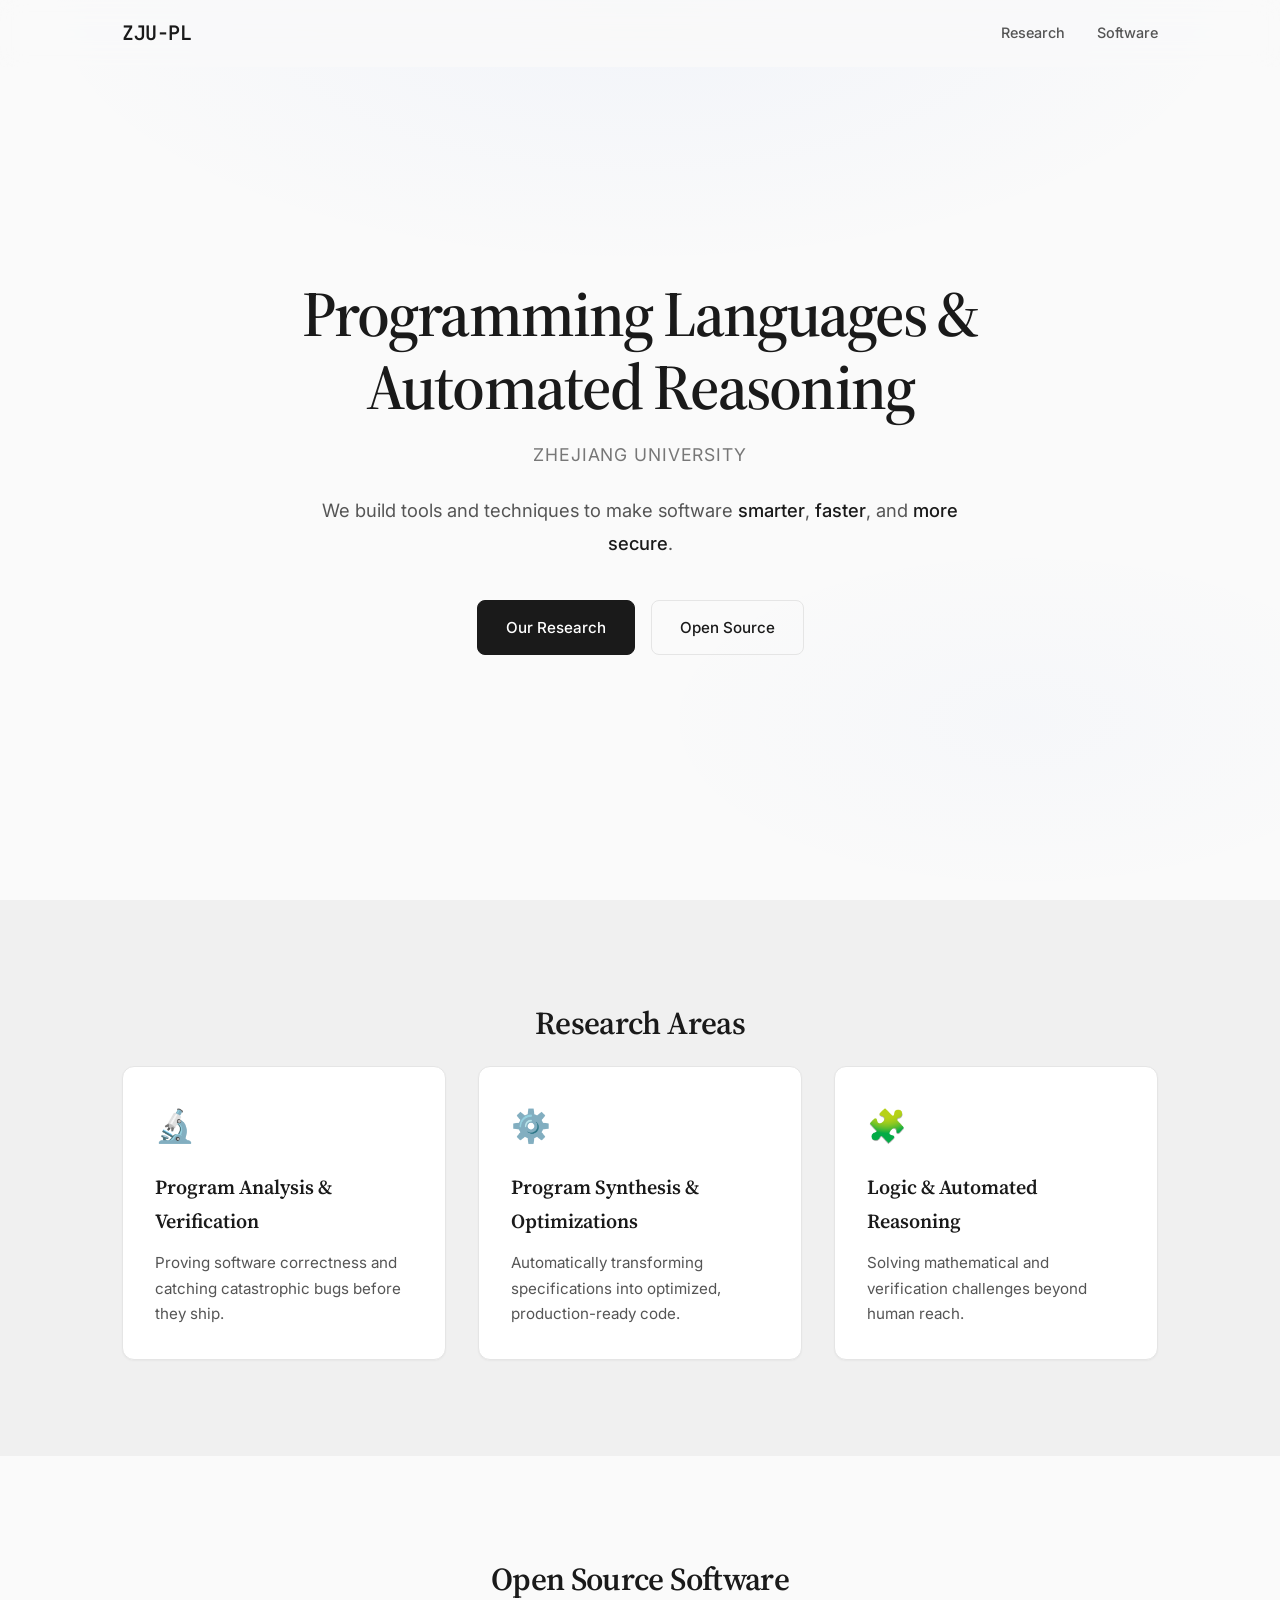
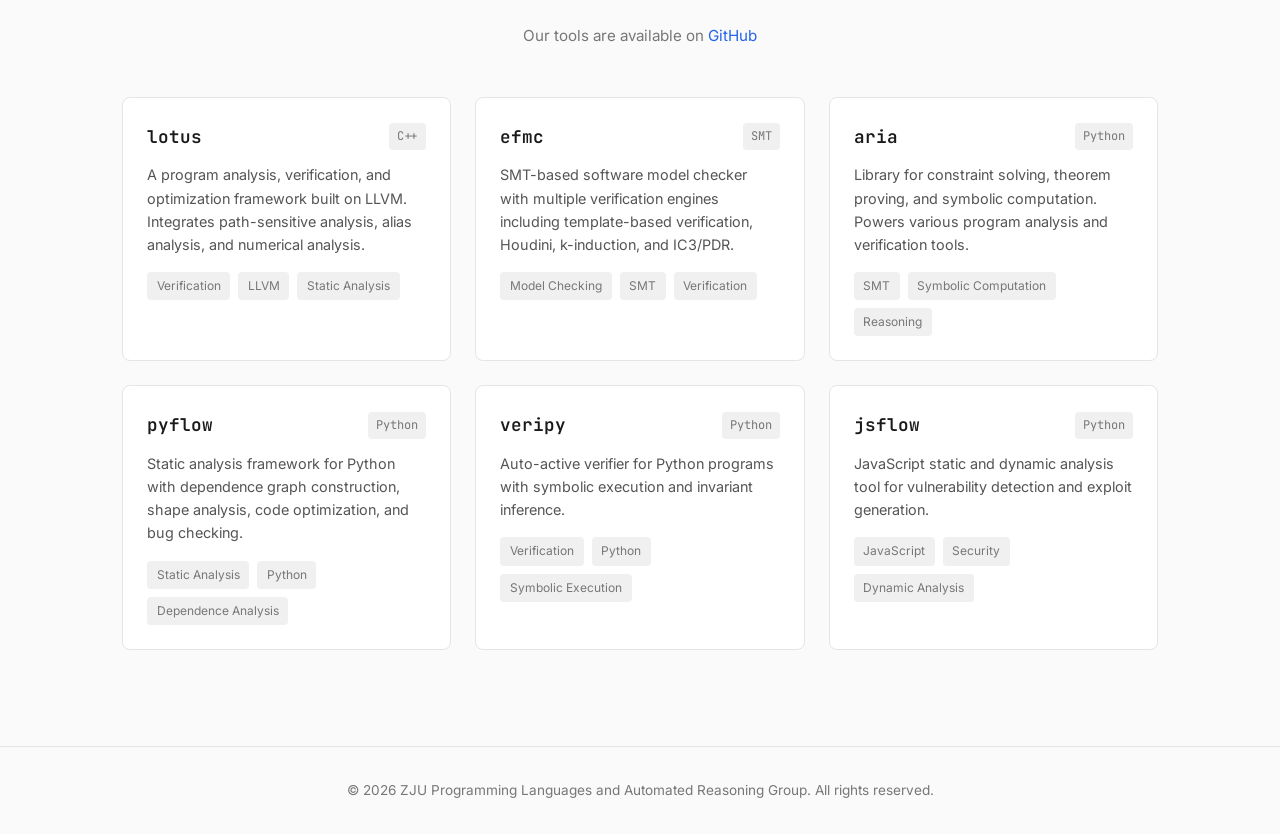
==== index.html @ 9668fdd0 "Update research area descriptions and icons" ====
<!DOCTYPE html>
<html lang="en">
<head>
    <meta charset="UTF-8">
    <meta name="viewport" content="width=device-width, initial-scale=1.0">
    <title>ZJU-PL | Programming Languages and Automated Reasoning Group</title>
    <link rel="stylesheet" href="styles.css">
    <link rel="preconnect" href="https://fonts.googleapis.com">
    <link rel="preconnect" href="https://fonts.gstatic.com" crossorigin>
    <link href="https://fonts.googleapis.com/css2?family=Source+Serif+4:opsz,wght@8..60,400;8..60,600&family=JetBrains+Mono:wght@400;500&family=Inter:wght@300;400;500;600&display=swap" rel="stylesheet">
</head>
<body>
    <header class="header">
        <nav class="nav">
            <div class="nav-container">
                <a href="#" class="logo">ZJU-PL</a>
                <ul class="nav-links">
                    <li><a href="#research">Research</a></li>
                    <li><a href="#software">Software</a></li>
                </ul>
            </div>
        </nav>
    </header>

    <main>
        <section class="hero">
            <div class="hero-content">
                <h1 class="hero-title">Programming Languages &<br>Automated Reasoning</h1>
                <p class="hero-subtitle">Zhejiang University</p>
                <p class="hero-description">
                    We build tools and techniques to make software <strong>smarter</strong>, <strong>faster</strong>, and <strong>more secure</strong>.
                </p>
                <div class="hero-cta">
                    <a href="#research" class="btn btn-primary">Our Research</a>
                    <a href="#software" class="btn btn-secondary">Open Source</a>
                </div>
            </div>
            <div class="hero-bg"></div>
        </section>

        <section id="research" class="section section-alt">
            <div class="container">
                <h2 class="section-title">Research Areas</h2>
                
                <div class="research-grid">
                    <div class="research-card">
                        <div class="research-icon">🔬</div>
                        <h3>Program Analysis & Verification</h3>
                        <p>Proving software correctness and catching catastrophic bugs before they ship.</p>
                    </div>
                    <div class="research-card">
                        <div class="research-icon">⚙️</div>
                        <h3>Program Synthesis & Optimizations</h3>
                        <p>Automatically transforming specifications into optimized, production-ready code.</p>
                    </div>
                    <div class="research-card">
                        <div class="research-icon">🧩</div>
                        <h3>Logic & Automated Reasoning</h3>
                        <p>Solving mathematical and verification challenges beyond human reach.</p>
                    </div>
                </div>
            </div>
        </section>

        <section id="software" class="section">
            <div class="container">
                <h2 class="section-title">Open Source Software</h2>
                <p class="section-subtitle">Our tools are available on <a href="https://github.com/ZJU-PL" target="_blank">GitHub</a></p>
                
                <div class="software-grid">
                    <div class="software-card">
                        <div class="software-header">
                            <h3 class="software-name"><a href="https://github.com/ZJU-PL/lotus" target="_blank">lotus</a></h3>
                            <span class="software-lang">C++</span>
                        </div>
                        <p class="software-desc">A program analysis, verification, and optimization framework built on LLVM. Integrates path-sensitive analysis, alias analysis, and numerical analysis.</p>
                        <div class="software-tags">
                            <span class="tag">Verification</span>
                            <span class="tag">LLVM</span>
                            <span class="tag">Static Analysis</span>
                        </div>
                    </div>
                    <div class="software-card">
                        <div class="software-header">
                            <h3 class="software-name"><a href="https://github.com/ZJU-PL/efmc" target="_blank">efmc</a></h3>
                            <span class="software-lang">SMT</span>
                        </div>
                        <p class="software-desc">SMT-based software model checker with multiple verification engines including template-based verification, Houdini, k-induction, and IC3/PDR.</p>
                        <div class="software-tags">
                            <span class="tag">Model Checking</span>
                            <span class="tag">SMT</span>
                            <span class="tag">Verification</span>
                        </div>
                    </div>
                    <div class="software-card">
                        <div class="software-header">
                            <h3 class="software-name"><a href="https://github.com/ZJU-PL/aria" target="_blank">aria</a></h3>
                            <span class="software-lang">Python</span>
                        </div>
                        <p class="software-desc">Library for constraint solving, theorem proving, and symbolic computation. Powers various program analysis and verification tools.</p>
                        <div class="software-tags">
                            <span class="tag">SMT</span>
                            <span class="tag">Symbolic Computation</span>
                            <span class="tag">Reasoning</span>
                        </div>
                    </div>
                    <div class="software-card">
                        <div class="software-header">
                            <h3 class="software-name"><a href="https://github.com/ZJU-PL/pyflow" target="_blank">pyflow</a></h3>
                            <span class="software-lang">Python</span>
                        </div>
                        <p class="software-desc">Static analysis framework for Python with dependence graph construction, shape analysis, code optimization, and bug checking.</p>
                        <div class="software-tags">
                            <span class="tag">Static Analysis</span>
                            <span class="tag">Python</span>
                            <span class="tag">Dependence Analysis</span>
                        </div>
                    </div>
                    <div class="software-card">
                        <div class="software-header">
                            <h3 class="software-name"><a href="https://github.com/ZJU-PL/veripy" target="_blank">veripy</a></h3>
                            <span class="software-lang">Python</span>
                        </div>
                        <p class="software-desc">Auto-active verifier for Python programs with symbolic execution and invariant inference.</p>
                        <div class="software-tags">
                            <span class="tag">Verification</span>
                            <span class="tag">Python</span>
                            <span class="tag">Symbolic Execution</span>
                        </div>
                    </div>
                    <div class="software-card">
                        <div class="software-header">
                            <h3 class="software-name"><a href="https://github.com/ZJU-PL/jsflow" target="_blank">jsflow</a></h3>
                            <span class="software-lang">Python</span>
                        </div>
                        <p class="software-desc">JavaScript static and dynamic analysis tool for vulnerability detection and exploit generation.</p>
                        <div class="software-tags">
                            <span class="tag">JavaScript</span>
                            <span class="tag">Security</span>
                            <span class="tag">Dynamic Analysis</span>
                        </div>
                    </div>
                </div>
            </div>
        </section>
    </main>

    <footer class="footer">
        <div class="container">
            <p>&copy; 2026 ZJU Programming Languages and Automated Reasoning Group. All rights reserved.</p>
        </div>
    </footer>

    <script>
        document.querySelectorAll('a[href^="#"]').forEach(anchor => {
            anchor.addEventListener('click', function (e) {
                e.preventDefault();
                const target = document.querySelector(this.getAttribute('href'));
                if (target) {
                    target.scrollIntoView({
                        behavior: 'smooth'
                    });
                }
            });
        });

        const header = document.querySelector('.header');
        window.addEventListener('scroll', () => {
            if (window.scrollY > 50) {
                header.classList.add('scrolled');
            } else {
                header.classList.remove('scrolled');
            }
        });
    </script>
</body>
</html>
---- styles.css ----
:root {
    --color-bg: #fafafa;
    --color-bg-alt: #f0f0f0;
    --color-text: #1a1a1a;
    --color-text-light: #555555;
    --color-text-lighter: #777777;
    --color-accent: #2563eb;
    --color-accent-hover: #1d4ed8;
    --color-border: #e5e5e5;
    --color-card-bg: #ffffff;
    --font-serif: 'Source Serif 4', Georgia, serif;
    --font-sans: 'Inter', -apple-system, BlinkMacSystemFont, sans-serif;
    --font-mono: 'JetBrains Mono', monospace;
    --shadow-sm: 0 1px 2px rgba(0, 0, 0, 0.04);
    --shadow-md: 0 4px 12px rgba(0, 0, 0, 0.06);
    --shadow-lg: 0 8px 24px rgba(0, 0, 0, 0.08);
    --radius-sm: 4px;
    --radius-md: 8px;
    --radius-lg: 12px;
    --transition: 0.25s ease;
}

* {
    margin: 0;
    padding: 0;
    box-sizing: border-box;
}

html {
    scroll-behavior: smooth;
}

body {
    font-family: var(--font-sans);
    font-size: 16px;
    line-height: 1.7;
    color: var(--color-text);
    background-color: var(--color-bg);
    -webkit-font-smoothing: antialiased;
    -moz-osx-font-smoothing: grayscale;
}

a {
    color: var(--color-accent);
    text-decoration: none;
    transition: color var(--transition);
}

a:hover {
    color: var(--color-accent-hover);
}

.container {
    max-width: 1100px;
    margin: 0 auto;
    padding: 0 2rem;
}

/* Header */
.header {
    position: fixed;
    top: 0;
    left: 0;
    right: 0;
    z-index: 100;
    background: rgba(250, 250, 250, 0.85);
    backdrop-filter: blur(12px);
    border-bottom: 1px solid transparent;
    transition: all var(--transition);
}

.header.scrolled {
    border-bottom-color: var(--color-border);
}

.nav {
    padding: 1rem 0;
}

.nav-container {
    max-width: 1100px;
    margin: 0 auto;
    padding: 0 2rem;
    display: flex;
    justify-content: space-between;
    align-items: center;
}

.logo {
    font-family: var(--font-mono);
    font-size: 1.25rem;
    font-weight: 600;
    color: var(--color-text);
    letter-spacing: -0.02em;
}

.logo:hover {
    color: var(--color-accent);
}

.nav-links {
    display: flex;
    list-style: none;
    gap: 2rem;
}

.nav-links a {
    color: var(--color-text-light);
    font-size: 0.9rem;
    font-weight: 500;
    position: relative;
}

.nav-links a::after {
    content: '';
    position: absolute;
    bottom: -4px;
    left: 0;
    width: 0;
    height: 1px;
    background: var(--color-accent);
    transition: width var(--transition);
}

.nav-links a:hover {
    color: var(--color-text);
}

.nav-links a:hover::after {
    width: 100%;
}

/* Hero */
.hero {
    min-height: 100vh;
    display: flex;
    align-items: center;
    justify-content: center;
    position: relative;
    overflow: hidden;
    padding: 6rem 2rem 4rem;
}

.hero-bg {
    position: absolute;
    inset: 0;
    background: 
        radial-gradient(ellipse 80% 50% at 50% 0%, rgba(37, 99, 235, 0.04) 0%, transparent 60%),
        radial-gradient(ellipse 60% 40% at 80% 80%, rgba(37, 99, 235, 0.02) 0%, transparent 50%);
    pointer-events: none;
}

.hero-content {
    max-width: 700px;
    text-align: center;
    position: relative;
    z-index: 1;
}

.hero-title {
    font-family: var(--font-serif);
    font-size: clamp(2.5rem, 6vw, 4rem);
    font-weight: 600;
    line-height: 1.15;
    letter-spacing: -0.03em;
    color: var(--color-text);
    margin-bottom: 1rem;
}

.hero-subtitle {
    font-size: 1.1rem;
    color: var(--color-text-lighter);
    margin-bottom: 1.5rem;
    letter-spacing: 0.05em;
    text-transform: uppercase;
}

.hero-description {
    font-size: 1.15rem;
    color: var(--color-text-light);
    margin-bottom: 2.5rem;
    line-height: 1.8;
}

.hero-description strong {
    color: var(--color-text);
    font-weight: 500;
}

.hero-cta {
    display: flex;
    gap: 1rem;
    justify-content: center;
    flex-wrap: wrap;
}

.btn {
    display: inline-block;
    padding: 0.85rem 1.75rem;
    font-size: 0.95rem;
    font-weight: 500;
    border-radius: var(--radius-md);
    transition: all var(--transition);
    cursor: pointer;
}

.btn-primary {
    background: var(--color-text);
    color: white;
    border: 1px solid var(--color-text);
}

.btn-primary:hover {
    background: var(--color-accent);
    border-color: var(--color-accent);
    color: white;
}

.btn-secondary {
    background: transparent;
    color: var(--color-text);
    border: 1px solid var(--color-border);
}

.btn-secondary:hover {
    border-color: var(--color-text);
    color: var(--color-text);
}

/* Sections */
.section {
    padding: 6rem 0;
}

.section-alt {
    background: var(--color-bg-alt);
}

.section-title {
    font-family: var(--font-serif);
    font-size: 2rem;
    font-weight: 600;
    text-align: center;
    margin-bottom: 1rem;
    letter-spacing: -0.02em;
}

.section-subtitle {
    text-align: center;
    color: var(--color-text-lighter);
    margin-bottom: 3rem;
    font-size: 0.95rem;
}

/* About */
.about-content {
    max-width: 750px;
    margin: 0 auto;
    text-align: center;
}

.about-content p {
    margin-bottom: 1.5rem;
    color: var(--color-text-light);
}

.about-content strong {
    font-weight: 500;
    color: var(--color-text);
}

/* Research */
.research-grid {
    display: grid;
    grid-template-columns: repeat(auto-fit, minmax(300px, 1fr));
    gap: 2rem;
}

.research-card {
    background: var(--color-card-bg);
    padding: 2rem;
    border-radius: var(--radius-lg);
    box-shadow: var(--shadow-sm);
    border: 1px solid var(--color-border);
    transition: all var(--transition);
}

.research-card:hover {
    box-shadow: var(--shadow-md);
    transform: translateY(-2px);
}

.research-icon {
    font-size: 2rem;
    margin-bottom: 1rem;
}

.research-card h3 {
    font-family: var(--font-serif);
    font-size: 1.25rem;
    font-weight: 600;
    margin-bottom: 0.75rem;
}

.research-card p {
    color: var(--color-text-light);
    font-size: 0.95rem;
    line-height: 1.7;
}

/* People */
.people-section {
    margin-bottom: 3rem;
}

.people-section:last-child {
    margin-bottom: 0;
}

.people-section-title {
    font-size: 0.85rem;
    font-weight: 600;
    text-transform: uppercase;
    letter-spacing: 0.1em;
    color: var(--color-text-lighter);
    margin-bottom: 1.5rem;
    padding-bottom: 0.5rem;
    border-bottom: 1px solid var(--color-border);
}

.people-grid {
    display: grid;
    grid-template-columns: repeat(auto-fill, minmax(280px, 1fr));
    gap: 1.5rem;
}

.person-card {
    background: var(--color-card-bg);
    padding: 1.5rem;
    border-radius: var(--radius-md);
    border: 1px solid var(--color-border);
    transition: all var(--transition);
}

.person-card:hover {
    border-color: var(--color-accent);
    box-shadow: var(--shadow-sm);
}

.person-card-pi {
    border-color: var(--color-accent);
    background: linear-gradient(135deg, #f8faff 0%, #fff 100%);
}

.person-name {
    font-family: var(--font-serif);
    font-size: 1.1rem;
    font-weight: 600;
    margin-bottom: 0.25rem;
}

.person-name a {
    color: var(--color-text);
}

.person-name a:hover {
    color: var(--color-accent);
}

.person-title {
    color: var(--color-text-light);
    font-size: 0.9rem;
    margin-bottom: 0.25rem;
}

.person-affiliation {
    color: var(--color-text-lighter);
    font-size: 0.85rem;
}

.person-email {
    color: var(--color-text-lighter);
    font-size: 0.85rem;
    margin-top: 0.5rem;
    font-family: var(--font-mono);
}

.person-links {
    margin-top: 0.75rem;
    display: flex;
    gap: 1rem;
    font-size: 0.85rem;
}

.alumni-list {
    list-style: none;
    display: grid;
    grid-template-columns: repeat(auto-fill, minmax(280px, 1fr));
    gap: 0.75rem;
}

.alumni-list li {
    color: var(--color-text-light);
    font-size: 0.9rem;
    padding: 0.75rem 1rem;
    background: var(--color-card-bg);
    border-radius: var(--radius-sm);
    border: 1px solid var(--color-border);
}

.alumni-list strong {
    font-weight: 500;
    color: var(--color-text);
}

/* Publications */
.publications-list {
    max-width: 800px;
    margin: 0 auto;
    display: flex;
    flex-direction: column;
    gap: 1.5rem;
}

.pub-item {
    padding: 1.5rem;
    background: var(--color-card-bg);
    border-radius: var(--radius-md);
    border: 1px solid var(--color-border);
    transition: all var(--transition);
}

.pub-item:hover {
    border-color: var(--color-accent);
    box-shadow: var(--shadow-sm);
}

.pub-venue {
    display: inline-block;
    font-family: var(--font-mono);
    font-size: 0.75rem;
    font-weight: 500;
    color: var(--color-accent);
    background: rgba(37, 99, 235, 0.08);
    padding: 0.25rem 0.6rem;
    border-radius: var(--radius-sm);
    margin-bottom: 0.5rem;
}

.pub-title {
    font-family: var(--font-serif);
    font-size: 1.1rem;
    font-weight: 600;
    margin-bottom: 0.4rem;
    line-height: 1.5;
}

.pub-authors {
    color: var(--color-text-light);
    font-size: 0.9rem;
}

.award-badge {
    display: inline-block;
    font-size: 0.7rem;
    font-weight: 600;
    color: #b45309;
    background: #fef3c7;
    padding: 0.2rem 0.5rem;
    border-radius: var(--radius-sm);
    margin-left: 0.5rem;
}

/* Software */
.software-grid {
    display: grid;
    grid-template-columns: repeat(auto-fill, minmax(320px, 1fr));
    gap: 1.5rem;
}

.software-card {
    background: var(--color-card-bg);
    padding: 1.5rem;
    border-radius: var(--radius-md);
    border: 1px solid var(--color-border);
    transition: all var(--transition);
}

.software-card:hover {
    border-color: var(--color-accent);
    box-shadow: var(--shadow-sm);
}

.software-header {
    display: flex;
    justify-content: space-between;
    align-items: center;
    margin-bottom: 0.75rem;
}

.software-name {
    font-family: var(--font-mono);
    font-size: 1.1rem;
    font-weight: 600;
}

.software-name a {
    color: var(--color-text);
}

.software-name a:hover {
    color: var(--color-accent);
}

.software-lang {
    font-family: var(--font-mono);
    font-size: 0.75rem;
    color: var(--color-text-lighter);
    background: var(--color-bg-alt);
    padding: 0.2rem 0.5rem;
    border-radius: var(--radius-sm);
}

.software-desc {
    color: var(--color-text-light);
    font-size: 0.9rem;
    line-height: 1.6;
    margin-bottom: 1rem;
}

.software-tags {
    display: flex;
    flex-wrap: wrap;
    gap: 0.5rem;
}

.tag {
    font-size: 0.75rem;
    color: var(--color-text-lighter);
    background: var(--color-bg-alt);
    padding: 0.25rem 0.6rem;
    border-radius: var(--radius-sm);
}

/* News */
.news-list {
    max-width: 700px;
    margin: 0 auto;
    display: flex;
    flex-direction: column;
    gap: 1.25rem;
}

.news-list li {
    display: flex;
    gap: 1.5rem;
    padding: 1rem 1.25rem;
    background: var(--color-card-bg);
    border-radius: var(--radius-md);
    border: 1px solid var(--color-border);
}

.news-date {
    flex-shrink: 0;
    font-family: var(--font-mono);
    font-size: 0.8rem;
    font-weight: 500;
    color: var(--color-accent);
    min-width: 70px;
}

.news-list p {
    color: var(--color-text-light);
    font-size: 0.95rem;
}

.news-list strong {
    font-weight: 500;
    color: var(--color-text);
}

/* Contact */
.contact-content {
    max-width: 600px;
    margin: 0 auto;
    display: grid;
    grid-template-columns: repeat(auto-fit, minmax(200px, 1fr));
    gap: 2rem;
    text-align: center;
}

.contact-item h4 {
    font-family: var(--font-serif);
    font-size: 1rem;
    font-weight: 600;
    margin-bottom: 0.5rem;
}

.contact-item p {
    color: var(--color-text-light);
    font-size: 0.9rem;
    line-height: 1.6;
}

/* Footer */
.footer {
    padding: 2rem 0;
    border-top: 1px solid var(--color-border);
    text-align: center;
    color: var(--color-text-lighter);
    font-size: 0.85rem;
}

/* Responsive */
@media (max-width: 768px) {
    .nav-links {
        display: none;
    }
    
    .hero-title {
        font-size: 2.25rem;
    }
    
    .section {
        padding: 4rem 0;
    }
    
    .research-grid,
    .software-grid {
        grid-template-columns: 1fr;
    }
    
    .news-list li {
        flex-direction: column;
        gap: 0.5rem;
    }
    
    .news-date {
        min-width: auto;
    }
}
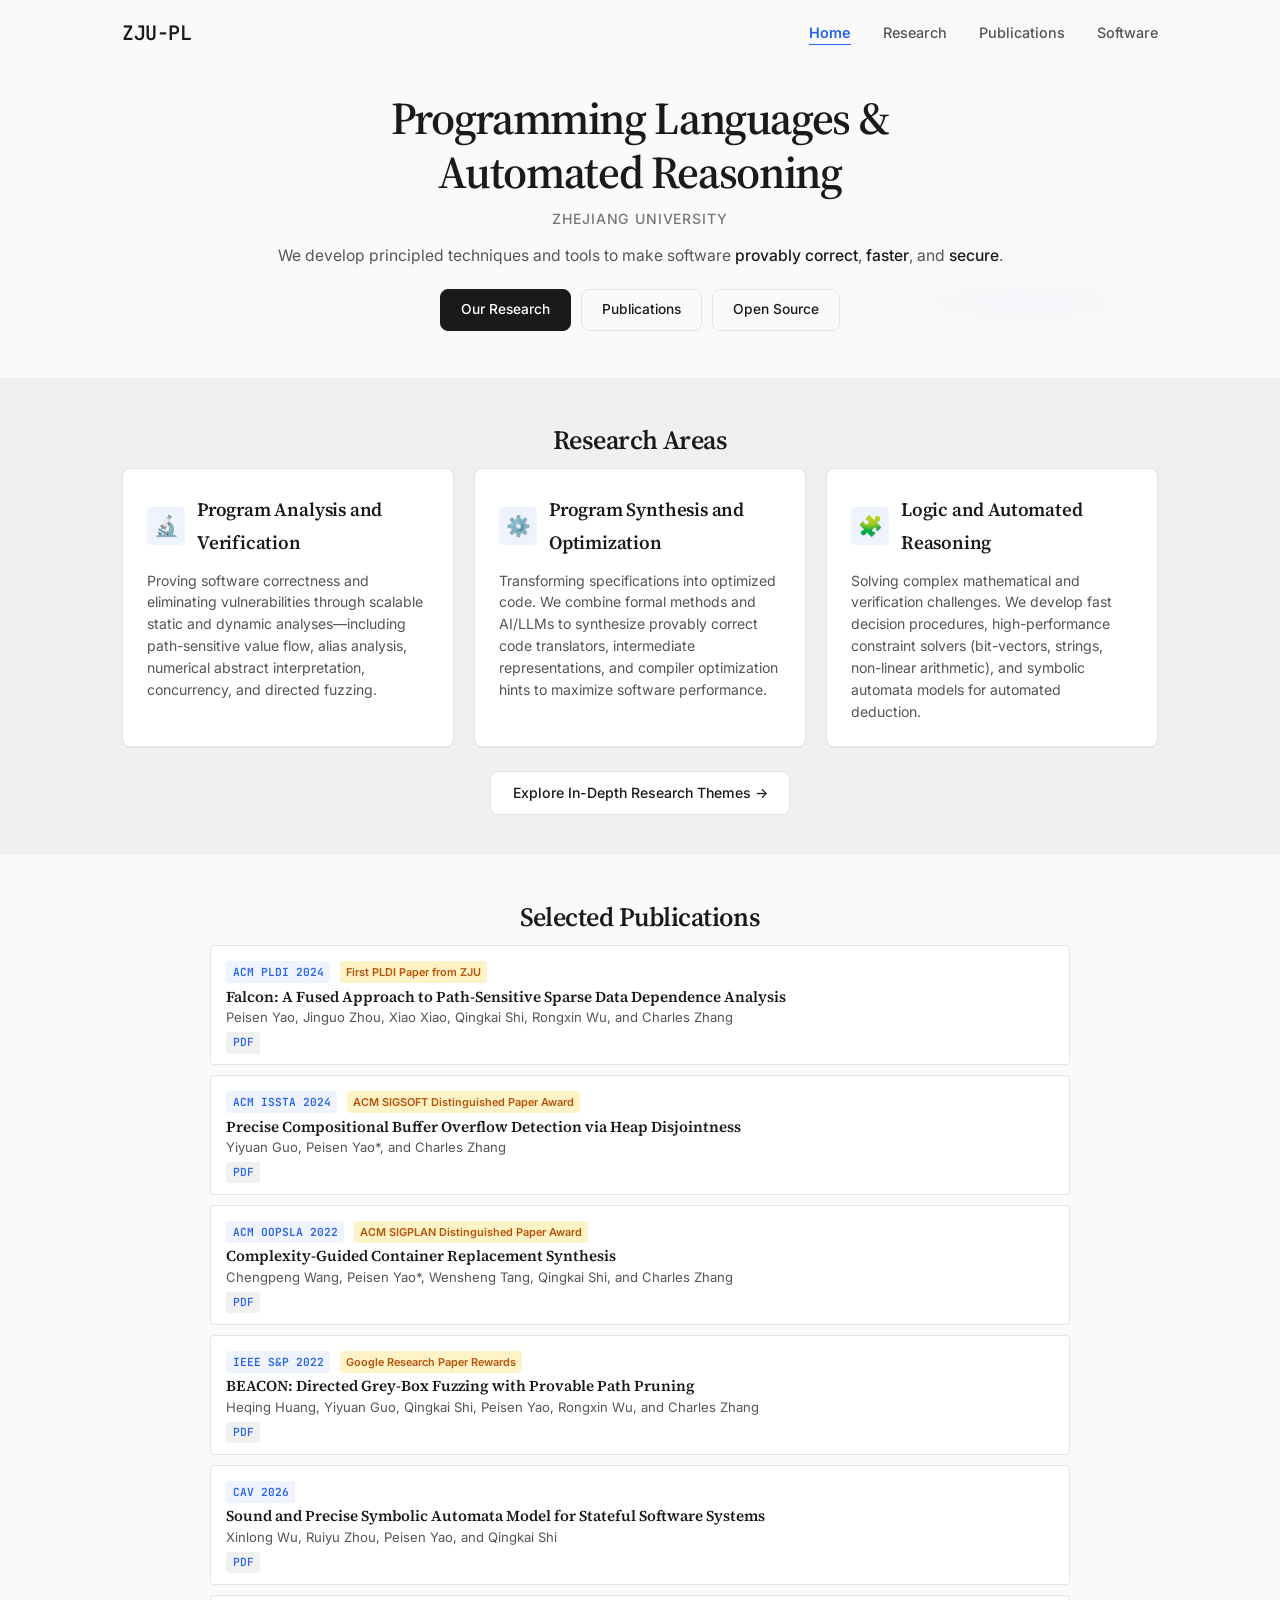
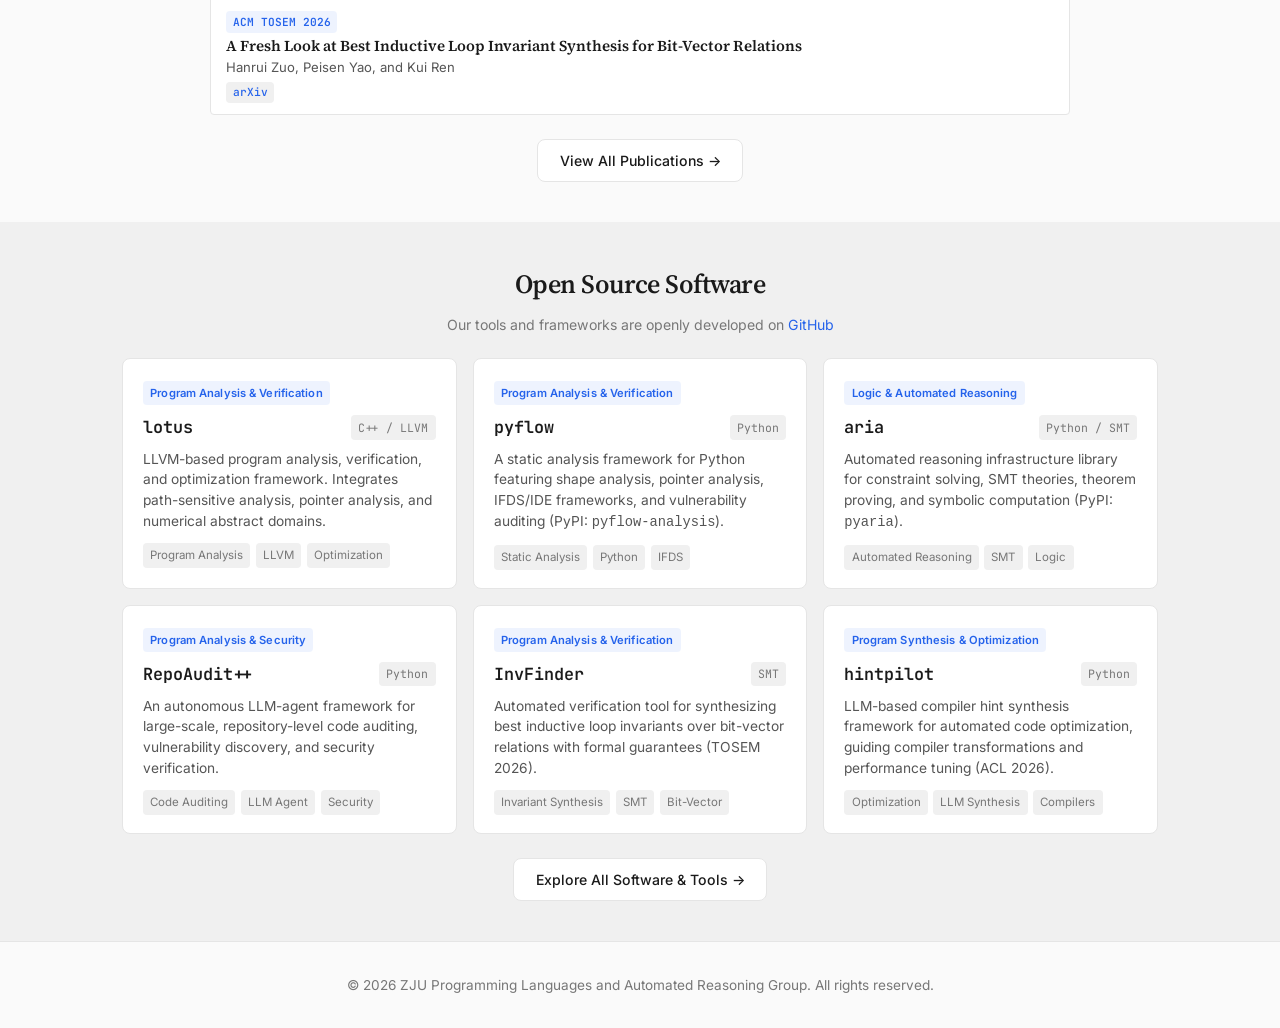
==== commit 0ebf8eec: "x" ====
--- a/index.html
+++ b/index.html
@@ -13,10 +13,12 @@
     <header class="header">
         <nav class="nav">
             <div class="nav-container">
-                <a href="#" class="logo">ZJU-PL</a>
+                <a href="index.html" class="logo">ZJU-PL</a>
                 <ul class="nav-links">
-                    <li><a href="#research">Research</a></li>
-                    <li><a href="#software">Software</a></li>
+                    <li><a href="index.html" class="active">Home</a></li>
+                    <li><a href="research.html">Research</a></li>
+                    <li><a href="publications.html">Publications</a></li>
+                    <li><a href="software.html">Software</a></li>
                 </ul>
             </div>
         </nav>
@@ -28,118 +30,223 @@
                 <h1 class="hero-title">Programming Languages &<br>Automated Reasoning</h1>
                 <p class="hero-subtitle">Zhejiang University</p>
                 <p class="hero-description">
-                    We build tools and techniques to make software <strong>smarter</strong>, <strong>faster</strong>, and <strong>more secure</strong>.
+                    We develop principled techniques and tools to make software <strong>provably correct</strong>, <strong>faster</strong>, and <strong>secure</strong>.
                 </p>
                 <div class="hero-cta">
                     <a href="#research" class="btn btn-primary">Our Research</a>
+                    <a href="#publications" class="btn btn-secondary">Publications</a>
                     <a href="#software" class="btn btn-secondary">Open Source</a>
                 </div>
             </div>
             <div class="hero-bg"></div>
         </section>
 
+        <!-- Research Areas -->
         <section id="research" class="section section-alt">
             <div class="container">
                 <h2 class="section-title">Research Areas</h2>
-                
                 <div class="research-grid">
                     <div class="research-card">
-                        <div class="research-icon">🔬</div>
-                        <h3>Program Analysis & Verification</h3>
-                        <p>Proving software correctness and catching catastrophic bugs before they ship.</p>
-                    </div>
+                        <div class="research-card-header">
+                            <div class="research-card-icon">🔬</div>
+                            <h3>Program Analysis and Verification</h3>
+                        </div>
+                        <p>
+                            Proving software correctness and eliminating vulnerabilities through scalable static and dynamic analyses—including path-sensitive value flow, alias analysis, numerical abstract interpretation, concurrency, and directed fuzzing.
+                        </p>
+                    </div>
+
                     <div class="research-card">
-                        <div class="research-icon">⚙️</div>
-                        <h3>Program Synthesis & Optimizations</h3>
-                        <p>Automatically transforming specifications into optimized, production-ready code.</p>
-                    </div>
+                        <div class="research-card-header">
+                            <div class="research-card-icon">⚙️</div>
+                            <h3>Program Synthesis and Optimization</h3>
+                        </div>
+                        <p>
+                            Transforming specifications into optimized code. We combine formal methods and AI/LLMs to synthesize provably correct code translators, intermediate representations, and compiler optimization hints to maximize software performance.
+                        </p>
+                    </div>
+
                     <div class="research-card">
-                        <div class="research-icon">🧩</div>
-                        <h3>Logic & Automated Reasoning</h3>
-                        <p>Solving mathematical and verification challenges beyond human reach.</p>
-                    </div>
-                </div>
-            </div>
-        </section>
-
-        <section id="software" class="section">
+                        <div class="research-card-header">
+                            <div class="research-card-icon">🧩</div>
+                            <h3>Logic and Automated Reasoning</h3>
+                        </div>
+                        <p>
+                            Solving complex mathematical and verification challenges. We develop fast decision procedures, high-performance constraint solvers (bit-vectors, strings, non-linear arithmetic), and symbolic automata models for automated deduction.
+                        </p>
+                    </div>
+                </div>
+
+                <div class="section-more">
+                    <a href="research.html" class="btn-outline">Explore In-Depth Research Themes &rarr;</a>
+                </div>
+            </div>
+        </section>
+
+        <!-- Selected Publications -->
+        <section id="publications" class="section">
+            <div class="container">
+                <h2 class="section-title">Selected Publications</h2>
+                <div class="publications-list">
+                    <div class="pub-item">
+                        <span class="pub-venue">ACM PLDI 2024</span>
+                        <span class="award-badge">First PLDI Paper from ZJU</span>
+                        <h3 class="pub-title">Falcon: A Fused Approach to Path-Sensitive Sparse Data Dependence Analysis</h3>
+                        <p class="pub-authors">Peisen Yao, Jinguo Zhou, Xiao Xiao, Qingkai Shi, Rongxin Wu, and Charles Zhang</p>
+                        <div class="pub-links">
+                            <a href="https://rainoftime.github.io/files/PLDI24.pdf" target="_blank" rel="noopener" class="pub-link">PDF</a>
+                        </div>
+                    </div>
+
+                    <div class="pub-item">
+                        <span class="pub-venue">ACM ISSTA 2024</span>
+                        <span class="award-badge">ACM SIGSOFT Distinguished Paper Award</span>
+                        <h3 class="pub-title">Precise Compositional Buffer Overflow Detection via Heap Disjointness</h3>
+                        <p class="pub-authors">Yiyuan Guo, Peisen Yao*, and Charles Zhang</p>
+                        <div class="pub-links">
+                            <a href="https://rainoftime.github.io/files/ISSTA24.pdf" target="_blank" rel="noopener" class="pub-link">PDF</a>
+                        </div>
+                    </div>
+
+                    <div class="pub-item">
+                        <span class="pub-venue">ACM OOPSLA 2022</span>
+                        <span class="award-badge">ACM SIGPLAN Distinguished Paper Award</span>
+                        <h3 class="pub-title">Complexity-Guided Container Replacement Synthesis</h3>
+                        <p class="pub-authors">Chengpeng Wang, Peisen Yao*, Wensheng Tang, Qingkai Shi, and Charles Zhang</p>
+                        <div class="pub-links">
+                            <a href="https://rainoftime.github.io/files/OOPSLA22Cres.pdf" target="_blank" rel="noopener" class="pub-link">PDF</a>
+                        </div>
+                    </div>
+
+                    <div class="pub-item">
+                        <span class="pub-venue">IEEE S&P 2022</span>
+                        <span class="award-badge">Google Research Paper Rewards</span>
+                        <h3 class="pub-title">BEACON: Directed Grey-Box Fuzzing with Provable Path Pruning</h3>
+                        <p class="pub-authors">Heqing Huang, Yiyuan Guo, Qingkai Shi, Peisen Yao, Rongxin Wu, and Charles Zhang</p>
+                        <div class="pub-links">
+                            <a href="https://rainoftime.github.io/files/SP22Beacon.pdf" target="_blank" rel="noopener" class="pub-link">PDF</a>
+                        </div>
+                    </div>
+
+                    <div class="pub-item">
+                        <span class="pub-venue">CAV 2026</span>
+                        <h3 class="pub-title">Sound and Precise Symbolic Automata Model for Stateful Software Systems</h3>
+                        <p class="pub-authors">Xinlong Wu, Ruiyu Zhou, Peisen Yao, and Qingkai Shi</p>
+                        <div class="pub-links">
+                            <a href="https://rainoftime.github.io/files/CAV26.pdf" target="_blank" rel="noopener" class="pub-link">PDF</a>
+                        </div>
+                    </div>
+
+                    <div class="pub-item">
+                        <span class="pub-venue">ACM TOSEM 2026</span>
+                        <h3 class="pub-title">A Fresh Look at Best Inductive Loop Invariant Synthesis for Bit-Vector Relations</h3>
+                        <p class="pub-authors">Hanrui Zuo, Peisen Yao, and Kui Ren</p>
+                        <div class="pub-links">
+                            <a href="https://arxiv.org/pdf/2607.26386" target="_blank" rel="noopener" class="pub-link">arXiv</a>
+                        </div>
+                    </div>
+                </div>
+
+                <div class="section-more">
+                    <a href="publications.html" class="btn-outline">View All Publications &rarr;</a>
+                </div>
+            </div>
+        </section>
+
+        <!-- Software -->
+        <section id="software" class="section section-alt">
             <div class="container">
                 <h2 class="section-title">Open Source Software</h2>
-                <p class="section-subtitle">Our tools are available on <a href="https://github.com/ZJU-PL" target="_blank">GitHub</a></p>
+                <p class="section-subtitle">Our tools and frameworks are openly developed on <a href="https://github.com/ZJU-PL" target="_blank" rel="noopener">GitHub</a></p>
                 
                 <div class="software-grid">
-                    <div class="software-card">
-                        <div class="software-header">
-                            <h3 class="software-name"><a href="https://github.com/ZJU-PL/lotus" target="_blank">lotus</a></h3>
-                            <span class="software-lang">C++</span>
-                        </div>
-                        <p class="software-desc">A program analysis, verification, and optimization framework built on LLVM. Integrates path-sensitive analysis, alias analysis, and numerical analysis.</p>
-                        <div class="software-tags">
-                            <span class="tag">Verification</span>
+                    <div id="lotus" class="software-card">
+                        <div class="software-domain">Program Analysis & Verification</div>
+                        <div class="software-header">
+                            <h3 class="software-name"><a href="https://github.com/ZJU-PL/lotus" target="_blank" rel="noopener">lotus</a></h3>
+                            <span class="software-lang">C++ / LLVM</span>
+                        </div>
+                        <p class="software-desc">LLVM-based program analysis, verification, and optimization framework. Integrates path-sensitive analysis, pointer analysis, and numerical abstract domains.</p>
+                        <div class="software-tags">
+                            <span class="tag">Program Analysis</span>
                             <span class="tag">LLVM</span>
-                            <span class="tag">Static Analysis</span>
-                        </div>
-                    </div>
-                    <div class="software-card">
-                        <div class="software-header">
-                            <h3 class="software-name"><a href="https://github.com/ZJU-PL/efmc" target="_blank">efmc</a></h3>
-                            <span class="software-lang">SMT</span>
-                        </div>
-                        <p class="software-desc">SMT-based software model checker with multiple verification engines including template-based verification, Houdini, k-induction, and IC3/PDR.</p>
-                        <div class="software-tags">
-                            <span class="tag">Model Checking</span>
-                            <span class="tag">SMT</span>
-                            <span class="tag">Verification</span>
-                        </div>
-                    </div>
-                    <div class="software-card">
-                        <div class="software-header">
-                            <h3 class="software-name"><a href="https://github.com/ZJU-PL/aria" target="_blank">aria</a></h3>
+                            <span class="tag">Optimization</span>
+                        </div>
+                    </div>
+
+                    <div id="pyflow" class="software-card">
+                        <div class="software-domain">Program Analysis & Verification</div>
+                        <div class="software-header">
+                            <h3 class="software-name"><a href="https://github.com/ZJU-PL/pyflow" target="_blank" rel="noopener">pyflow</a></h3>
                             <span class="software-lang">Python</span>
                         </div>
-                        <p class="software-desc">Library for constraint solving, theorem proving, and symbolic computation. Powers various program analysis and verification tools.</p>
-                        <div class="software-tags">
-                            <span class="tag">SMT</span>
-                            <span class="tag">Symbolic Computation</span>
-                            <span class="tag">Reasoning</span>
-                        </div>
-                    </div>
-                    <div class="software-card">
-                        <div class="software-header">
-                            <h3 class="software-name"><a href="https://github.com/ZJU-PL/pyflow" target="_blank">pyflow</a></h3>
-                            <span class="software-lang">Python</span>
-                        </div>
-                        <p class="software-desc">Static analysis framework for Python with dependence graph construction, shape analysis, code optimization, and bug checking.</p>
+                        <p class="software-desc">A static analysis framework for Python featuring shape analysis, pointer analysis, IFDS/IDE frameworks, and vulnerability auditing (PyPI: <code>pyflow-analysis</code>).</p>
                         <div class="software-tags">
                             <span class="tag">Static Analysis</span>
                             <span class="tag">Python</span>
-                            <span class="tag">Dependence Analysis</span>
-                        </div>
-                    </div>
-                    <div class="software-card">
-                        <div class="software-header">
-                            <h3 class="software-name"><a href="https://github.com/ZJU-PL/veripy" target="_blank">veripy</a></h3>
+                            <span class="tag">IFDS</span>
+                        </div>
+                    </div>
+
+                    <div id="aria" class="software-card">
+                        <div class="software-domain">Logic & Automated Reasoning</div>
+                        <div class="software-header">
+                            <h3 class="software-name"><a href="https://github.com/ZJU-PL/aria" target="_blank" rel="noopener">aria</a></h3>
+                            <span class="software-lang">Python / SMT</span>
+                        </div>
+                        <p class="software-desc">Automated reasoning infrastructure library for constraint solving, SMT theories, theorem proving, and symbolic computation (PyPI: <code>pyaria</code>).</p>
+                        <div class="software-tags">
+                            <span class="tag">Automated Reasoning</span>
+                            <span class="tag">SMT</span>
+                            <span class="tag">Logic</span>
+                        </div>
+                    </div>
+
+                    <div id="repoaudit" class="software-card">
+                        <div class="software-domain">Program Analysis & Security</div>
+                        <div class="software-header">
+                            <h3 class="software-name"><a href="https://github.com/ZJU-PL/RepoAudit" target="_blank" rel="noopener">RepoAudit++</a></h3>
                             <span class="software-lang">Python</span>
                         </div>
-                        <p class="software-desc">Auto-active verifier for Python programs with symbolic execution and invariant inference.</p>
-                        <div class="software-tags">
-                            <span class="tag">Verification</span>
-                            <span class="tag">Python</span>
-                            <span class="tag">Symbolic Execution</span>
-                        </div>
-                    </div>
-                    <div class="software-card">
-                        <div class="software-header">
-                            <h3 class="software-name"><a href="https://github.com/ZJU-PL/jsflow" target="_blank">jsflow</a></h3>
+                        <p class="software-desc">An autonomous LLM-agent framework for large-scale, repository-level code auditing, vulnerability discovery, and security verification.</p>
+                        <div class="software-tags">
+                            <span class="tag">Code Auditing</span>
+                            <span class="tag">LLM Agent</span>
+                            <span class="tag">Security</span>
+                        </div>
+                    </div>
+
+                    <div id="invfinder" class="software-card">
+                        <div class="software-domain">Program Analysis & Verification</div>
+                        <div class="software-header">
+                            <h3 class="software-name"><a href="https://github.com/ZJU-PL/InvFinder" target="_blank" rel="noopener">InvFinder</a></h3>
+                            <span class="software-lang">SMT</span>
+                        </div>
+                        <p class="software-desc">Automated verification tool for synthesizing best inductive loop invariants over bit-vector relations with formal guarantees (TOSEM 2026).</p>
+                        <div class="software-tags">
+                            <span class="tag">Invariant Synthesis</span>
+                            <span class="tag">SMT</span>
+                            <span class="tag">Bit-Vector</span>
+                        </div>
+                    </div>
+
+                    <div id="hintpilot" class="software-card">
+                        <div class="software-domain">Program Synthesis & Optimization</div>
+                        <div class="software-header">
+                            <h3 class="software-name"><a href="https://github.com/ZJU-PL/hintpilot" target="_blank" rel="noopener">hintpilot</a></h3>
                             <span class="software-lang">Python</span>
                         </div>
-                        <p class="software-desc">JavaScript static and dynamic analysis tool for vulnerability detection and exploit generation.</p>
-                        <div class="software-tags">
-                            <span class="tag">JavaScript</span>
-                            <span class="tag">Security</span>
-                            <span class="tag">Dynamic Analysis</span>
-                        </div>
-                    </div>
+                        <p class="software-desc">LLM-based compiler hint synthesis framework for automated code optimization, guiding compiler transformations and performance tuning (ACL 2026).</p>
+                        <div class="software-tags">
+                            <span class="tag">Optimization</span>
+                            <span class="tag">LLM Synthesis</span>
+                            <span class="tag">Compilers</span>
+                        </div>
+                    </div>
+                </div>
+
+                <div class="section-more">
+                    <a href="software.html" class="btn-outline">Explore All Software & Tools &rarr;</a>
                 </div>
             </div>
         </section>
--- a/styles.css
+++ b/styles.css
@@ -111,6 +111,15 @@
     position: relative;
 }
 
+.nav-links a.active {
+    color: var(--color-accent);
+    font-weight: 600;
+}
+
+.nav-links a.active::after {
+    width: 100%;
+}
+
 .nav-links a::after {
     content: '';
     position: absolute;
@@ -132,13 +141,13 @@
 
 /* Hero */
 .hero {
-    min-height: 100vh;
+    min-height: 42vh;
     display: flex;
     align-items: center;
     justify-content: center;
     position: relative;
     overflow: hidden;
-    padding: 6rem 2rem 4rem;
+    padding: 4.8rem 2rem 2rem;
 }
 
 .hero-bg {
@@ -151,7 +160,7 @@
 }
 
 .hero-content {
-    max-width: 700px;
+    max-width: 880px;
     text-align: center;
     position: relative;
     z-index: 1;
@@ -159,27 +168,30 @@
 
 .hero-title {
     font-family: var(--font-serif);
-    font-size: clamp(2.5rem, 6vw, 4rem);
-    font-weight: 600;
-    line-height: 1.15;
+    font-size: clamp(2rem, 4.5vw, 2.85rem);
+    font-weight: 600;
+    line-height: 1.18;
     letter-spacing: -0.03em;
     color: var(--color-text);
-    margin-bottom: 1rem;
+    margin-bottom: 0.45rem;
 }
 
 .hero-subtitle {
-    font-size: 1.1rem;
+    font-size: 0.88rem;
     color: var(--color-text-lighter);
-    margin-bottom: 1.5rem;
-    letter-spacing: 0.05em;
+    margin-bottom: 0.75rem;
+    letter-spacing: 0.06em;
     text-transform: uppercase;
+    font-weight: 500;
 }
 
 .hero-description {
-    font-size: 1.15rem;
-    color: var(--color-text-light);
-    margin-bottom: 2.5rem;
-    line-height: 1.8;
+    font-size: 0.98rem;
+    color: var(--color-text-light);
+    margin: 0 auto 1.35rem;
+    max-width: 860px;
+    line-height: 1.6;
+    text-wrap: balance;
 }
 
 .hero-description strong {
@@ -189,15 +201,15 @@
 
 .hero-cta {
     display: flex;
-    gap: 1rem;
+    gap: 0.6rem;
     justify-content: center;
     flex-wrap: wrap;
 }
 
 .btn {
     display: inline-block;
-    padding: 0.85rem 1.75rem;
-    font-size: 0.95rem;
+    padding: 0.5rem 1.25rem;
+    font-size: 0.86rem;
     font-weight: 500;
     border-radius: var(--radius-md);
     transition: all var(--transition);
@@ -229,7 +241,7 @@
 
 /* Sections */
 .section {
-    padding: 6rem 0;
+    padding: 2.5rem 0;
 }
 
 .section-alt {
@@ -238,18 +250,32 @@
 
 .section-title {
     font-family: var(--font-serif);
-    font-size: 2rem;
+    font-size: 1.65rem;
     font-weight: 600;
     text-align: center;
-    margin-bottom: 1rem;
+    margin-bottom: 0.35rem;
     letter-spacing: -0.02em;
 }
 
 .section-subtitle {
     text-align: center;
     color: var(--color-text-lighter);
-    margin-bottom: 3rem;
+    margin-bottom: 1.35rem;
+    font-size: 0.88rem;
+}
+
+.section-lead {
+    max-width: 760px;
+    margin: 0 auto 1.35rem;
+    text-align: center;
     font-size: 0.95rem;
+    line-height: 1.6;
+    color: var(--color-text-light);
+}
+
+.section-lead strong {
+    color: var(--color-text);
+    font-weight: 500;
 }
 
 /* About */
@@ -272,40 +298,125 @@
 /* Research */
 .research-grid {
     display: grid;
-    grid-template-columns: repeat(auto-fit, minmax(300px, 1fr));
-    gap: 2rem;
+    grid-template-columns: repeat(auto-fit, minmax(280px, 1fr));
+    gap: 1.25rem;
 }
 
 .research-card {
     background: var(--color-card-bg);
-    padding: 2rem;
-    border-radius: var(--radius-lg);
+    padding: 1.5rem;
+    border-radius: var(--radius-md);
     box-shadow: var(--shadow-sm);
     border: 1px solid var(--color-border);
     transition: all var(--transition);
+    display: flex;
+    flex-direction: column;
 }
 
 .research-card:hover {
     box-shadow: var(--shadow-md);
     transform: translateY(-2px);
-}
-
-.research-icon {
-    font-size: 2rem;
-    margin-bottom: 1rem;
+    border-color: rgba(37, 99, 235, 0.35);
+}
+
+.research-card-header {
+    display: flex;
+    align-items: center;
+    gap: 0.75rem;
+    margin-bottom: 0.75rem;
+}
+
+.research-card-icon {
+    display: inline-flex;
+    align-items: center;
+    justify-content: center;
+    width: 38px;
+    height: 38px;
+    border-radius: var(--radius-sm);
+    background: rgba(37, 99, 235, 0.08);
+    font-size: 1.25rem;
+    flex-shrink: 0;
 }
 
 .research-card h3 {
     font-family: var(--font-serif);
-    font-size: 1.25rem;
-    font-weight: 600;
+    font-size: 1.18rem;
+    font-weight: 600;
+    margin: 0;
+    color: var(--color-text);
+    letter-spacing: -0.01em;
+}
+
+.research-card p {
+    color: var(--color-text-light);
+    font-size: 0.88rem;
+    line-height: 1.55;
+    margin-bottom: 1rem;
+    flex-grow: 1;
+}
+
+.research-card p:last-child {
+    margin-bottom: 0;
+}
+
+.research-topics {
+    margin-top: auto;
+    padding-top: 1rem;
+    border-top: 1px solid var(--color-border);
+}
+
+.research-topics-title {
+    font-size: 0.72rem;
+    font-weight: 600;
+    text-transform: uppercase;
+    letter-spacing: 0.08em;
+    color: var(--color-text-lighter);
+    margin-bottom: 0.45rem;
+}
+
+.research-topics-list {
+    display: flex;
+    flex-wrap: wrap;
+    gap: 0.35rem;
     margin-bottom: 0.75rem;
 }
 
-.research-card p {
-    color: var(--color-text-light);
-    font-size: 0.95rem;
-    line-height: 1.7;
+.research-topic-tag {
+    font-size: 0.72rem;
+    font-weight: 500;
+    padding: 0.15rem 0.5rem;
+    background: var(--color-bg-alt);
+    color: var(--color-text-light);
+    border-radius: var(--radius-sm);
+}
+
+.research-tools {
+    display: flex;
+    align-items: center;
+    flex-wrap: wrap;
+    gap: 0.4rem;
+    font-size: 0.82rem;
+    color: var(--color-text-lighter);
+}
+
+.research-tools span {
+    font-weight: 500;
+}
+
+.research-tools a {
+    font-family: var(--font-mono);
+    font-size: 0.75rem;
+    padding: 0.1rem 0.45rem;
+    border-radius: var(--radius-sm);
+    background: rgba(37, 99, 235, 0.08);
+    color: var(--color-accent);
+    font-weight: 500;
+    transition: all var(--transition);
+}
+
+.research-tools a:hover {
+    background: var(--color-accent);
+    color: #ffffff;
 }
 
 /* People */
@@ -415,17 +526,17 @@
 
 /* Publications */
 .publications-list {
-    max-width: 800px;
+    max-width: 860px;
     margin: 0 auto;
     display: flex;
     flex-direction: column;
-    gap: 1.5rem;
+    gap: 0.65rem;
 }
 
 .pub-item {
-    padding: 1.5rem;
+    padding: 0.65rem 0.95rem;
     background: var(--color-card-bg);
-    border-radius: var(--radius-md);
+    border-radius: var(--radius-sm);
     border: 1px solid var(--color-border);
     transition: all var(--transition);
 }
@@ -438,52 +549,239 @@
 .pub-venue {
     display: inline-block;
     font-family: var(--font-mono);
-    font-size: 0.75rem;
-    font-weight: 500;
+    font-size: 0.7rem;
+    font-weight: 600;
     color: var(--color-accent);
     background: rgba(37, 99, 235, 0.08);
-    padding: 0.25rem 0.6rem;
-    border-radius: var(--radius-sm);
-    margin-bottom: 0.5rem;
+    padding: 0.1rem 0.4rem;
+    border-radius: var(--radius-sm);
+    margin-bottom: 0.2rem;
 }
 
 .pub-title {
     font-family: var(--font-serif);
-    font-size: 1.1rem;
-    font-weight: 600;
-    margin-bottom: 0.4rem;
-    line-height: 1.5;
+    font-size: 0.95rem;
+    font-weight: 600;
+    margin-bottom: 0.15rem;
+    line-height: 1.35;
 }
 
 .pub-authors {
     color: var(--color-text-light);
-    font-size: 0.9rem;
+    font-size: 0.82rem;
+    line-height: 1.35;
 }
 
 .award-badge {
     display: inline-block;
-    font-size: 0.7rem;
+    font-size: 0.68rem;
     font-weight: 600;
     color: #b45309;
     background: #fef3c7;
-    padding: 0.2rem 0.5rem;
-    border-radius: var(--radius-sm);
-    margin-left: 0.5rem;
+    padding: 0.1rem 0.4rem;
+    border-radius: var(--radius-sm);
+    margin-left: 0.35rem;
+}
+
+.pub-year-header {
+    font-family: var(--font-serif);
+    font-size: 1.12rem;
+    font-weight: 600;
+    color: var(--color-text);
+    margin: 1.25rem 0 0.45rem;
+    padding-bottom: 0.25rem;
+    border-bottom: 1.5px solid var(--color-border);
+    display: flex;
+    align-items: center;
+    gap: 0.5rem;
+    scroll-margin-top: 4.5rem;
+}
+
+.pub-year-header:first-of-type {
+    margin-top: 0;
+}
+
+.pub-year-nav {
+    display: flex;
+    justify-content: center;
+    flex-wrap: wrap;
+    gap: 0.35rem;
+    margin-top: 0.6rem;
+}
+
+.pub-year-nav a {
+    font-family: var(--font-mono);
+    font-size: 0.72rem;
+    font-weight: 500;
+    padding: 0.15rem 0.5rem;
+    border-radius: var(--radius-sm);
+    background: var(--color-bg-alt);
+    color: var(--color-text-light);
+    border: 1px solid var(--color-border);
+    transition: all var(--transition);
+}
+
+.pub-year-nav a:hover {
+    color: var(--color-accent);
+    border-color: var(--color-accent);
+    background: rgba(37, 99, 235, 0.08);
+}
+
+.pub-links {
+    margin-top: 0.3rem;
+    display: flex;
+    flex-wrap: wrap;
+    gap: 0.3rem;
+    font-size: 0.78rem;
+}
+
+.pub-link {
+    display: inline-flex;
+    align-items: center;
+    padding: 0.08rem 0.4rem;
+    font-family: var(--font-mono);
+    font-size: 0.7rem;
+    font-weight: 500;
+    border-radius: var(--radius-sm);
+    background: var(--color-bg-alt);
+    color: var(--color-accent);
+    transition: all var(--transition);
+}
+
+.pub-link:hover {
+    background: var(--color-accent);
+    color: #ffffff;
+}
+
+/* Page Header for subpages */
+.page-header {
+    padding: 4.8rem 0 1.75rem;
+    text-align: center;
+    border-bottom: 1px solid var(--color-border);
+    background: var(--color-bg);
+}
+
+.page-title {
+    font-family: var(--font-serif);
+    font-size: clamp(1.8rem, 4vw, 2.3rem);
+    font-weight: 600;
+    color: var(--color-text);
+    margin-bottom: 0.35rem;
+    letter-spacing: -0.02em;
+}
+
+.page-description {
+    font-size: 0.95rem;
+    color: var(--color-text-light);
+    max-width: 700px;
+    margin: 0 auto;
+    line-height: 1.55;
+}
+
+/* Section More Link */
+.section-more {
+    text-align: center;
+    margin-top: 1.5rem;
+}
+
+.btn-outline {
+    display: inline-flex;
+    align-items: center;
+    gap: 0.4rem;
+    padding: 0.55rem 1.35rem;
+    font-size: 0.88rem;
+    font-weight: 500;
+    border-radius: var(--radius-md);
+    border: 1px solid var(--color-border);
+    color: var(--color-text);
+    background: var(--color-card-bg);
+    transition: all var(--transition);
+}
+
+.btn-outline:hover {
+    border-color: var(--color-accent);
+    color: var(--color-accent);
+    box-shadow: var(--shadow-sm);
+    transform: translateY(-2px);
+}
+
+/* Research Detail Pages */
+.research-theme-block {
+    background: var(--color-card-bg);
+    border: 1px solid var(--color-border);
+    border-radius: var(--radius-lg);
+    padding: 2.5rem;
+    margin-bottom: 2.5rem;
+    box-shadow: var(--shadow-sm);
+}
+
+.research-theme-header {
+    display: flex;
+    align-items: center;
+    gap: 1.25rem;
+    margin-bottom: 1.25rem;
+}
+
+.research-theme-icon {
+    font-size: 2rem;
+    width: 52px;
+    height: 52px;
+    display: flex;
+    align-items: center;
+    justify-content: center;
+    background: rgba(37, 99, 235, 0.08);
+    border-radius: var(--radius-md);
+    flex-shrink: 0;
+}
+
+.research-theme-title {
+    font-family: var(--font-serif);
+    font-size: 1.6rem;
+    font-weight: 600;
+    color: var(--color-text);
+}
+
+.research-subtopics-grid {
+    display: grid;
+    grid-template-columns: repeat(auto-fit, minmax(260px, 1fr));
+    gap: 1.25rem;
+    margin: 1.5rem 0;
+}
+
+.subtopic-card {
+    padding: 1.25rem;
+    background: var(--color-bg);
+    border-radius: var(--radius-md);
+    border: 1px solid var(--color-border);
+}
+
+.subtopic-card h4 {
+    font-size: 0.95rem;
+    font-weight: 600;
+    margin-bottom: 0.4rem;
+    color: var(--color-text);
+}
+
+.subtopic-card p {
+    font-size: 0.88rem;
+    color: var(--color-text-light);
+    line-height: 1.6;
 }
 
 /* Software */
 .software-grid {
     display: grid;
-    grid-template-columns: repeat(auto-fill, minmax(320px, 1fr));
-    gap: 1.5rem;
+    grid-template-columns: repeat(auto-fill, minmax(300px, 1fr));
+    gap: 1rem;
 }
 
 .software-card {
     background: var(--color-card-bg);
-    padding: 1.5rem;
+    padding: 1.15rem 1.25rem;
     border-radius: var(--radius-md);
     border: 1px solid var(--color-border);
     transition: all var(--transition);
+    scroll-margin-top: 5rem;
 }
 
 .software-card:hover {
@@ -491,16 +789,33 @@
     box-shadow: var(--shadow-sm);
 }
 
+.software-card:target {
+    border-color: var(--color-accent);
+    box-shadow: 0 0 0 2px rgba(37, 99, 235, 0.25), var(--shadow-md);
+}
+
+.software-domain {
+    display: inline-block;
+    font-size: 0.7rem;
+    font-weight: 600;
+    color: var(--color-accent);
+    background: rgba(37, 99, 235, 0.08);
+    padding: 0.15rem 0.45rem;
+    border-radius: var(--radius-sm);
+    margin-bottom: 0.5rem;
+    letter-spacing: 0.01em;
+}
+
 .software-header {
     display: flex;
     justify-content: space-between;
     align-items: center;
-    margin-bottom: 0.75rem;
+    margin-bottom: 0.45rem;
 }
 
 .software-name {
     font-family: var(--font-mono);
-    font-size: 1.1rem;
+    font-size: 1.05rem;
     font-weight: 600;
 }
 
@@ -514,31 +829,31 @@
 
 .software-lang {
     font-family: var(--font-mono);
-    font-size: 0.75rem;
+    font-size: 0.72rem;
     color: var(--color-text-lighter);
     background: var(--color-bg-alt);
-    padding: 0.2rem 0.5rem;
+    padding: 0.15rem 0.45rem;
     border-radius: var(--radius-sm);
 }
 
 .software-desc {
     color: var(--color-text-light);
-    font-size: 0.9rem;
-    line-height: 1.6;
-    margin-bottom: 1rem;
+    font-size: 0.86rem;
+    line-height: 1.5;
+    margin-bottom: 0.75rem;
 }
 
 .software-tags {
     display: flex;
     flex-wrap: wrap;
-    gap: 0.5rem;
+    gap: 0.35rem;
 }
 
 .tag {
-    font-size: 0.75rem;
+    font-size: 0.72rem;
     color: var(--color-text-lighter);
     background: var(--color-bg-alt);
-    padding: 0.25rem 0.6rem;
+    padding: 0.15rem 0.45rem;
     border-radius: var(--radius-sm);
 }
 
